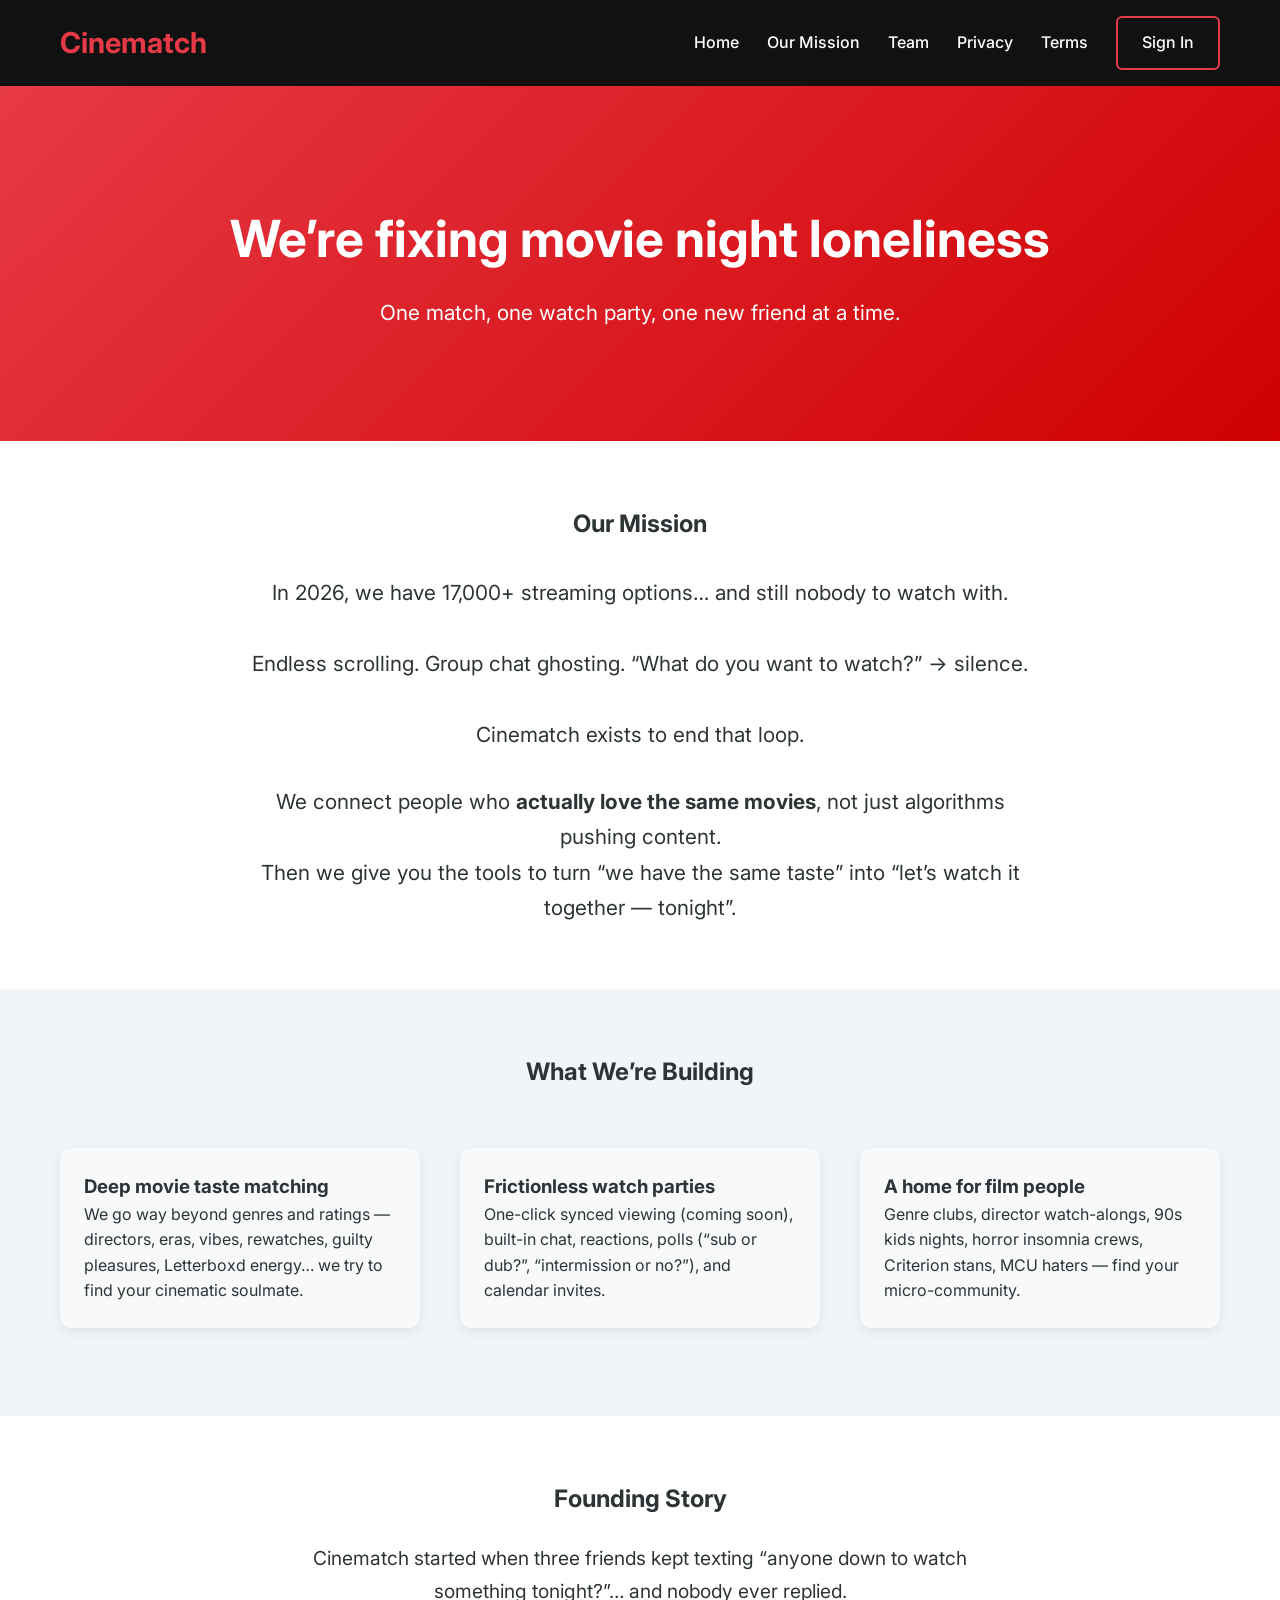
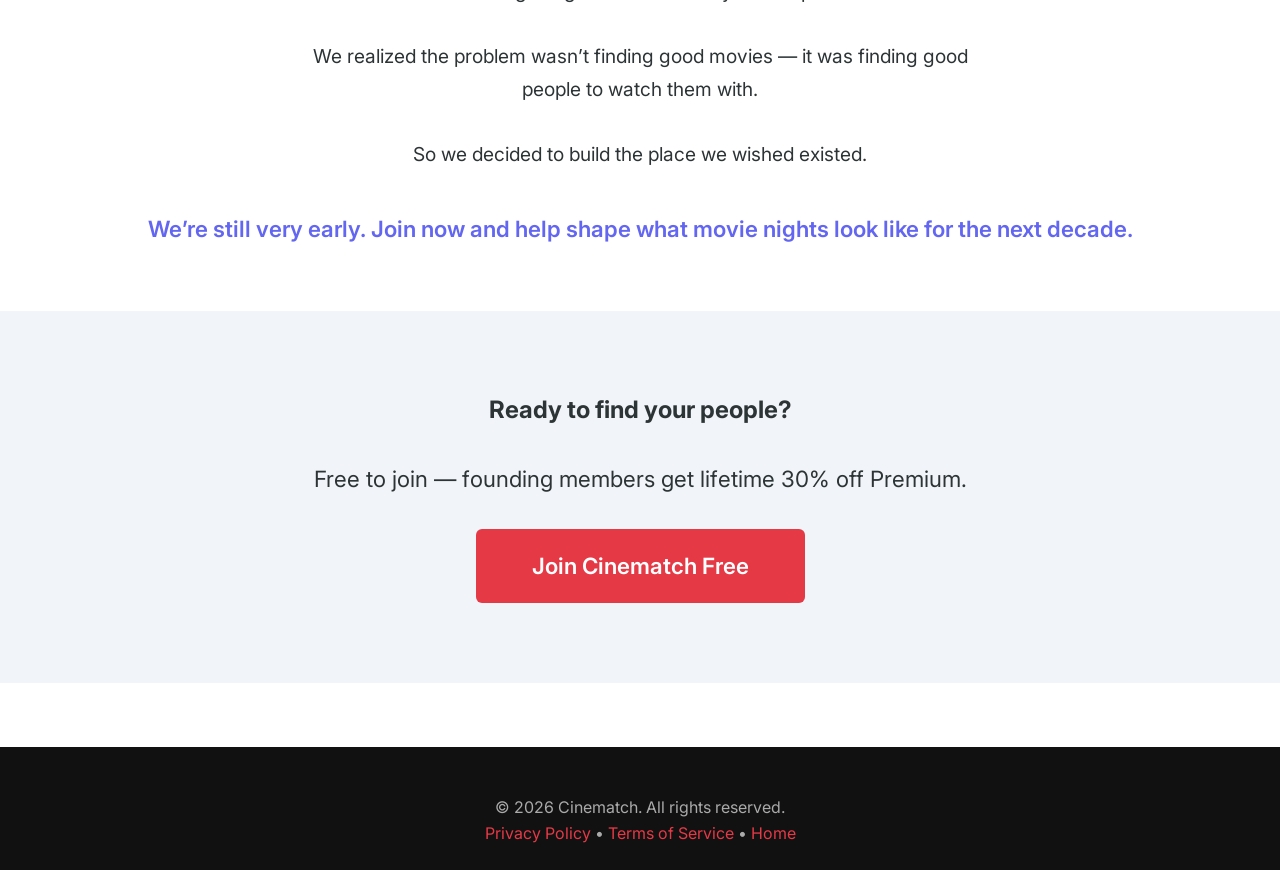
==== about.html @ 94b50285 "Add files via upload" ====
<!DOCTYPE html>
<html lang="en">
<head>
  <meta charset="UTF-8" />
  <meta name="viewport" content="width=device-width, initial-scale=1.0"/>
  <title>About Cinematch – Real People, Real Movie Nights</title>
  <link rel="stylesheet" href="shared.css"/>
  <link rel="stylesheet" href="about.css"/> <!-- you can merge this into shared.css or index.css if preferred -->
</head>
<body>

<header>
  <div class="container">
    <nav>
      <div class="logo">Cinematch</div>
      <div class="nav-links">
        <a href="index.html">Home</a>
        <a href="#mission">Our Mission</a>
        <a href="#team">Team</a>
        <a href="privacy.html">Privacy</a>
        <a href="terms.html">Terms</a>
        <a href="home.html" class="btn btn-outline">Sign In</a>
      </div>
    </nav>
  </div>
</header>

<section class="hero" style="padding: 7rem 0 5rem;">
  <div class="container">
    <h1>We’re fixing movie night loneliness</h1>
    <p class="lead">One match, one watch party, one new friend at a time.</p>
  </div>
</section>

<section id="mission" class="section">
  <div class="container">
    <div style="max-width: 780px; margin: 0 auto; text-align: center;">
      <h2>Our Mission</h2>
      <p style="font-size: 1.3rem; line-height: 1.7; margin: 2rem 0;">
        In 2026, we have 17,000+ streaming options… and still nobody to watch with.<br><br>
        Endless scrolling. Group chat ghosting. “What do you want to watch?” → silence.<br><br>
        Cinematch exists to end that loop.
      </p>
      <p style="font-size: 1.3rem; line-height: 1.7;">
        We connect people who <strong>actually love the same movies</strong>, not just algorithms pushing content.<br>
        Then we give you the tools to turn “we have the same taste” into “let’s watch it together — tonight”.
      </p>
    </div>
  </div>
</section>

<section class="section" style="background: #f1f5f9;">
  <div class="container">
    <h2 style="text-align: center; margin-bottom: 3.5rem;">What We’re Building</h2>
    <div style="display: grid; grid-template-columns: repeat(auto-fit, minmax(340px, 1fr)); gap: 2.5rem;">
      <div class="card">
        <h3>Deep movie taste matching</h3>
        <p>We go way beyond genres and ratings — directors, eras, vibes, rewatches, guilty pleasures, Letterboxd energy… we try to find your cinematic soulmate.</p>
      </div>
      <div class="card">
        <h3>Frictionless watch parties</h3>
        <p>One-click synced viewing (coming soon), built-in chat, reactions, polls (“sub or dub?”, “intermission or no?”), and calendar invites.</p>
      </div>
      <div class="card">
        <h3>A home for film people</h3>
        <p>Genre clubs, director watch-alongs, 90s kids nights, horror insomnia crews, Criterion stans, MCU haters — find your micro-community.</p>
      </div>
    </div>
  </div>
</section>

<section class="section">
  <div class="container" style="text-align: center;">
    <h2 style="margin-bottom: 1.5rem;">Founding Story</h2>
    <p style="max-width: 680px; margin: 0 auto 2.5rem; font-size: 1.2rem; line-height: 1.7;">
      Cinematch started when three friends kept texting “anyone down to watch something tonight?”… and nobody ever replied.<br><br>
      We realized the problem wasn’t finding good movies — it was finding good people to watch them with.<br><br>
      So we decided to build the place we wished existed.
    </p>
    <p style="font-size: 1.4rem; font-weight: 600; color: #6366f1;">
      We’re still very early. Join now and help shape what movie nights look like for the next decade.
    </p>
  </div>
</section>

<section style="background: #f1f5f9; text-align: center; padding: 5rem 0;">
  <div class="container">
    <h2>Ready to find your people?</h2>
    <p style="font-size: 1.4rem; margin: 2rem 0;">Free to join — founding members get lifetime 30% off Premium.</p>
    <a href="home.html" class="btn btn-primary" style="font-size: 1.4rem; padding: 1.2rem 3.5rem;">Join Cinematch Free</a>
  </div>
</section>

<footer>
  <div class="container">
    <p>© 2026 Cinematch. All rights reserved.</p>
    <p><a href="privacy.html">Privacy Policy</a> • <a href="terms.html">Terms of Service</a> • <a href="index.html">Home</a></p>
  </div>
</footer>

</body>
</html>
---- shared.css ----
/* shared.css */
@import url('https://fonts.googleapis.com/css2?family=Inter:wght@300;400;500;600;700&display=swap');

* {
  margin: 0;
  padding: 0;
  box-sizing: border-box;
}

body {
  font-family: 'Inter', sans-serif;
  background-color: #ffffff;
  color: #2d3436;
  line-height: 1.6;
}

.container {
  max-width: 1200px;
  margin: 0 auto;
  padding: 0 20px;
}

header {
  background: #111;
  color: white;
  padding: 1rem 0;
  position: sticky;
  top: 0;
  z-index: 100;
}

nav {
  display: flex;
  justify-content: space-between;
  align-items: center;
}

.logo {
  font-size: 1.8rem;
  font-weight: 700;
  color: #e63946;
}

.nav-links a {
  color: white;
  text-decoration: none;
  margin-left: 1.5rem;
  font-weight: 500;
}

.nav-links a:hover {
  color: #e63946;
}

.btn {
  display: inline-block;
  padding: 0.75rem 1.5rem;
  border-radius: 6px;
  text-decoration: none;
  font-weight: 600;
  transition: all 0.2s;
}

.btn-primary {
  background: #e63946;
  color: white;
}

.btn-primary:hover {
  background: #d00000;
}

.btn-outline {
  border: 2px solid #e63946;
  color: #e63946;
}

.btn-outline:hover {
  background: #e63946;
  color: white;
}

.card {
  background: #f8f9fa;
  border-radius: 12px;
  padding: 1.5rem;
  box-shadow: 0 4px 12px rgba(0,0,0,0.08);
  margin-bottom: 1.5rem;
}

.hero {
  background: linear-gradient(135deg, #e63946 0%, #d00000 100%);
  color: white;
  text-align: center;
  padding: 8rem 2rem 6rem;
}

.hero h1 {
  font-size: 3.2rem;
  margin-bottom: 1rem;
}

.hero p {
  font-size: 1.3rem;
  max-width: 700px;
  margin: 0 auto 2rem;
}

section {
  padding: 4rem 0;
}

footer {
  background: #111;
  color: #aaa;
  text-align: center;
  padding: 3rem 0 1.5rem;
  margin-top: 4rem;
}

footer a {
  color: #e63946;
  text-decoration: none;
}

footer a:hover {
  text-decoration: underline;
}
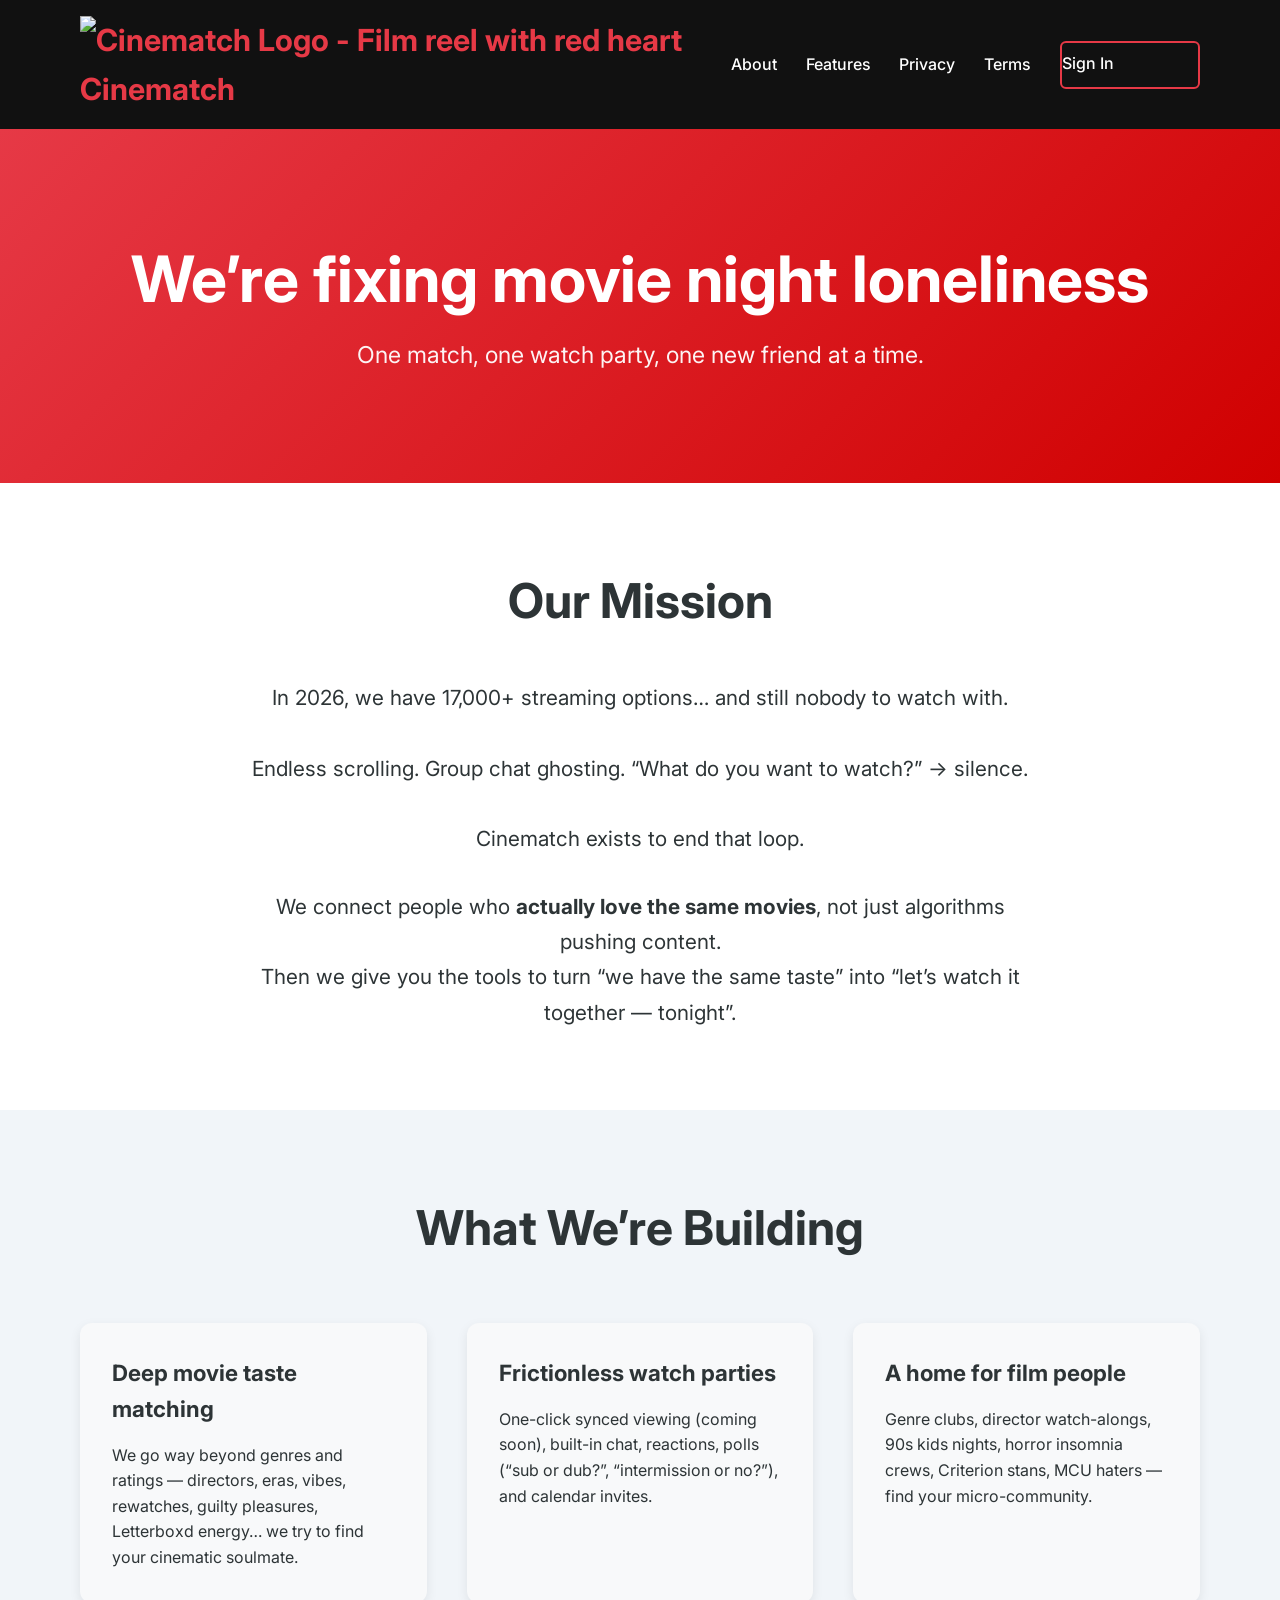
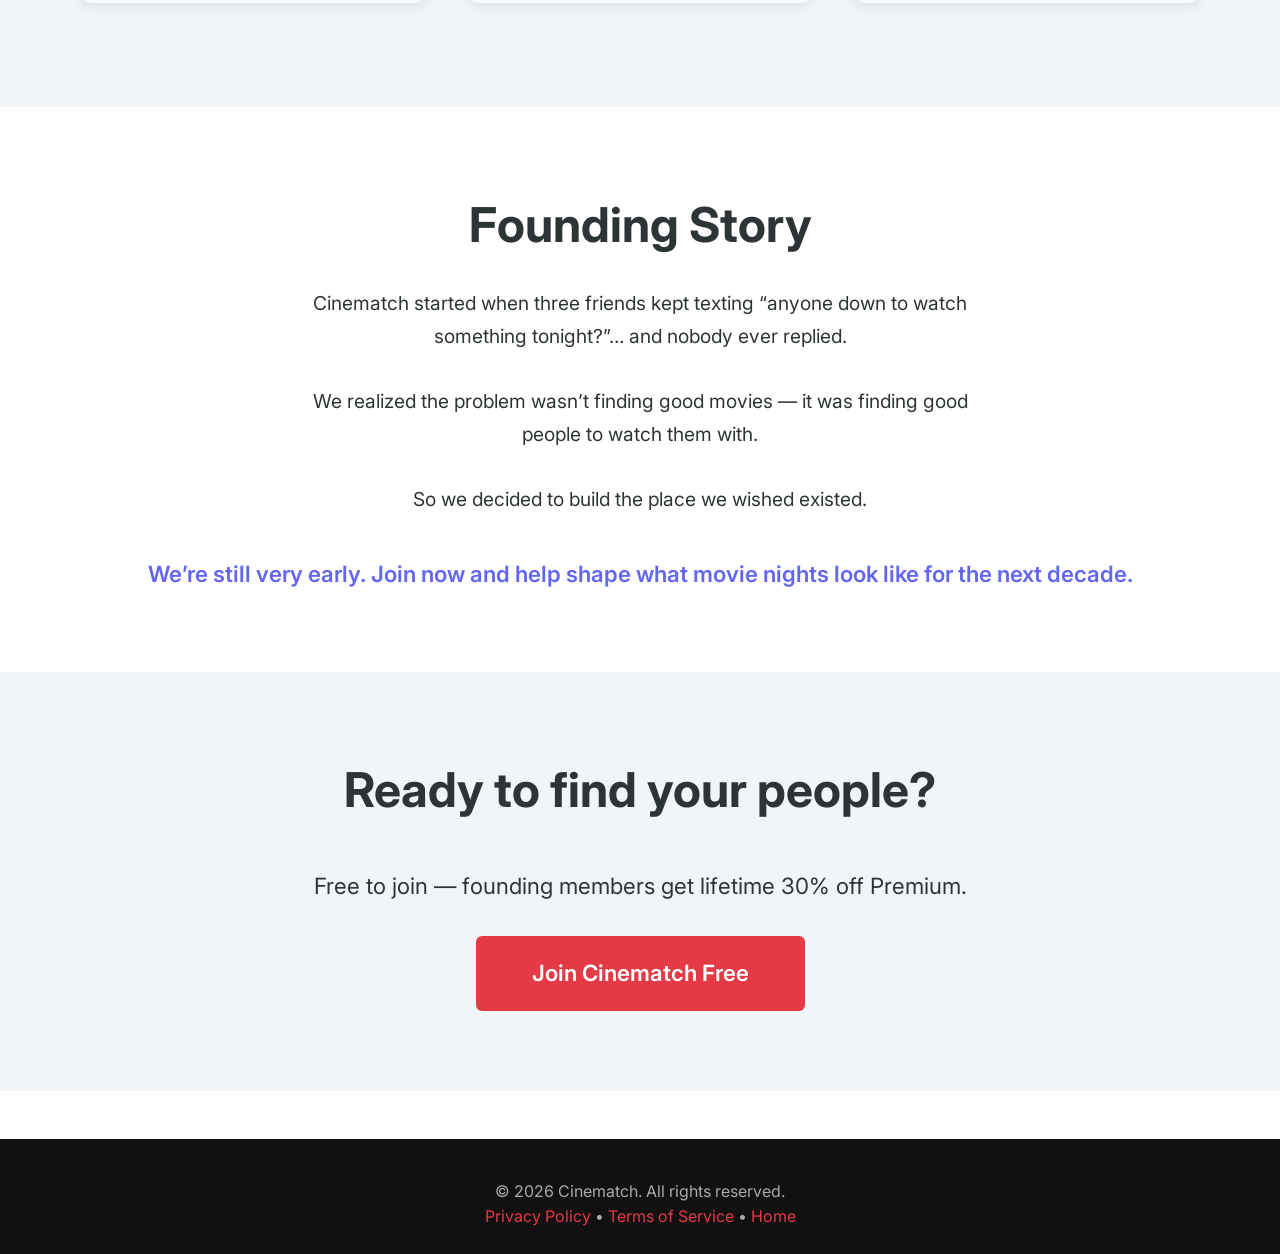
==== commit af04beaf: "Update about.html" ====
--- a/about.html
+++ b/about.html
@@ -12,11 +12,21 @@
 <header>
   <div class="container">
     <nav>
-      <div class="logo">Cinematch</div>
+      <a href="/" class="logo">
+        <img src="logo.png" alt="Cinematch Logo - Film reel with red heart" class="logo-img">
+        <span class="logo-text">Cinematch</span>
+      </a>
+
+      <input type="checkbox" id="nav-toggle" class="nav-toggle" hidden>
+      <label for="nav-toggle" class="nav-toggle-label" aria-label="Toggle menu">
+        <span></span>
+        <span></span>
+        <span></span>
+      </label>
+
       <div class="nav-links">
-        <a href="index.html">Home</a>
-        <a href="#mission">Our Mission</a>
-        <a href="#team">Team</a>
+        <a href="about.html">About</a>
+        <a href="#features">Features</a>
         <a href="privacy.html">Privacy</a>
         <a href="terms.html">Terms</a>
         <a href="home.html" class="btn btn-outline">Sign In</a>
@@ -24,7 +34,6 @@
     </nav>
   </div>
 </header>
-
 <section class="hero" style="padding: 7rem 0 5rem;">
   <div class="container">
     <h1>We’re fixing movie night loneliness</h1>
@@ -99,4 +108,5 @@
 </footer>
 
 </body>
-</html>+
+</html>
--- a/shared.css
+++ b/shared.css
@@ -1,4 +1,5 @@
-/* shared.css */
+/* shared.css - Mobile-first responsive version */
+
 @import url('https://fonts.googleapis.com/css2?family=Inter:wght@300;400;500;600;700&display=swap');
 
 * {
@@ -12,14 +13,17 @@
   background-color: #ffffff;
   color: #2d3436;
   line-height: 1.6;
+  -webkit-font-smoothing: antialiased;
+  -moz-osx-font-smoothing: grayscale;
 }
 
 .container {
   max-width: 1200px;
   margin: 0 auto;
-  padding: 0 20px;
-}
-
+  padding: 0 16px;
+}
+
+/* ── Header & Navigation ── */
 header {
   background: #111;
   color: white;
@@ -36,29 +40,92 @@
 }
 
 .logo {
-  font-size: 1.8rem;
+  font-size: 1.6rem;
   font-weight: 700;
   color: #e63946;
+  text-decoration: none;
+}
+
+/* Hamburger menu */
+.nav-toggle {
+  display: none;
+}
+
+.nav-toggle-label {
+  display: flex;
+  flex-direction: column;
+  justify-content: space-between;
+  width: 32px;
+  height: 22px;
+  cursor: pointer;
+}
+
+.nav-toggle-label span {
+  background: white;
+  height: 3px;
+  border-radius: 2px;
+  transition: all 0.3s;
+}
+
+.nav-toggle-label span:nth-child(1) { width: 100%; }
+.nav-toggle-label span:nth-child(2) { width: 80%; }
+.nav-toggle-label span:nth-child(3) { width: 60%; }
+
+.nav-links {
+  display: none;
+  position: absolute;
+  top: 100%;
+  left: 0;
+  right: 0;
+  background: #111;
+  flex-direction: column;
+  padding: 1.5rem 16px;
+  box-shadow: 0 8px 16px rgba(0,0,0,0.3);
 }
 
 .nav-links a {
   color: white;
   text-decoration: none;
-  margin-left: 1.5rem;
   font-weight: 500;
-}
-
-.nav-links a:hover {
-  color: #e63946;
-}
-
+  padding: 1rem 0;
+  font-size: 1.1rem;
+  display: block;
+}
+
+.nav-links a:hover,
+.nav-links a:focus {
+  color: #e63946;
+}
+
+/* Show menu when checked */
+.nav-toggle:checked ~ .nav-links {
+  display: flex;
+}
+
+/* Hamburger → X animation */
+.nav-toggle:checked + .nav-toggle-label span:nth-child(1) {
+  transform: rotate(45deg) translate(8px, 8px);
+}
+.nav-toggle:checked + .nav-toggle-label span:nth-child(2) {
+  opacity: 0;
+}
+.nav-toggle:checked + .nav-toggle-label span:nth-child(3) {
+  transform: rotate(-45deg) translate(6px, -6px);
+}
+
+/* ── Buttons ── */
 .btn {
-  display: inline-block;
-  padding: 0.75rem 1.5rem;
+  display: inline-flex;
+  align-items: center;
+  justify-content: center;
+  padding: 0.9rem 1.8rem;
   border-radius: 6px;
   text-decoration: none;
   font-weight: 600;
   transition: all 0.2s;
+  font-size: 1rem;
+  min-height: 48px;           /* good touch target */
+  min-width: 140px;
 }
 
 .btn-primary {
@@ -66,7 +133,8 @@
   color: white;
 }
 
-.btn-primary:hover {
+.btn-primary:hover,
+.btn-primary:focus {
   background: #d00000;
 }
 
@@ -75,47 +143,65 @@
   color: #e63946;
 }
 
-.btn-outline:hover {
+.btn-outline:hover,
+.btn-outline:focus {
   background: #e63946;
   color: white;
 }
 
+/* ── Cards & Sections ── */
 .card {
   background: #f8f9fa;
   border-radius: 12px;
-  padding: 1.5rem;
+  padding: 1.6rem;
   box-shadow: 0 4px 12px rgba(0,0,0,0.08);
   margin-bottom: 1.5rem;
 }
 
+section {
+  padding: 3.5rem 0;
+}
+
+h2 {
+  font-size: 2.1rem;
+  margin-bottom: 2.5rem;
+  text-align: center;
+}
+
+h3 {
+  font-size: 1.4rem;
+  margin-bottom: 1rem;
+  color: #2d3436;
+}
+
+/* ── Hero ── */
 .hero {
   background: linear-gradient(135deg, #e63946 0%, #d00000 100%);
   color: white;
   text-align: center;
-  padding: 8rem 2rem 6rem;
+  padding: 5rem 16px 4rem;
 }
 
 .hero h1 {
-  font-size: 3.2rem;
-  margin-bottom: 1rem;
+  font-size: 2.4rem;
+  margin-bottom: 1.2rem;
+  line-height: 1.2;
 }
 
 .hero p {
-  font-size: 1.3rem;
-  max-width: 700px;
-  margin: 0 auto 2rem;
-}
-
-section {
-  padding: 4rem 0;
-}
-
+  font-size: 1.18rem;
+  max-width: 90%;
+  margin: 0 auto 1.8rem;
+  opacity: 0.95;
+}
+
+/* ── Footer ── */
 footer {
   background: #111;
   color: #aaa;
   text-align: center;
-  padding: 3rem 0 1.5rem;
-  margin-top: 4rem;
+  padding: 2.5rem 0 1.5rem;
+  margin-top: 3rem;
 }
 
 footer a {
@@ -123,6 +209,81 @@
   text-decoration: none;
 }
 
-footer a:hover {
+footer a:hover,
+footer a:focus {
   text-decoration: underline;
-}+}
+
+/* ── Desktop adjustments ── */
+@media (min-width: 768px) {
+  .container {
+    padding: 0 32px;
+  }
+
+  .logo {
+    font-size: 1.9rem;
+  }
+
+  .nav-toggle-label {
+    display: none;
+  }
+
+  .nav-links {
+    display: flex !important;
+    position: static;
+    flex-direction: row;
+    background: none;
+    box-shadow: none;
+    padding: 0;
+    align-items: center;
+    gap: 1.8rem;
+  }
+
+  .nav-links a {
+    padding: 0.5rem 0;
+    font-size: 1rem;
+  }
+
+  .hero {
+    padding: 8rem 2rem 6rem;
+  }
+
+  .hero h1 {
+    font-size: 3.4rem;
+  }
+
+  .hero p {
+    font-size: 1.35rem;
+    max-width: 720px;
+  }
+
+  h2 {
+    font-size: 2.6rem;
+  }
+
+  section {
+    padding: 5rem 0;
+  }
+
+  .card {
+    padding: 2rem;
+  }
+}
+
+@media (min-width: 1024px) {
+  .container {
+    padding: 0 40px;
+  }
+
+  .hero h1 {
+    font-size: 4rem;
+  }
+
+  .hero p {
+    font-size: 1.45rem;
+  }
+
+  h2 {
+    font-size: 3rem;
+  }
+}
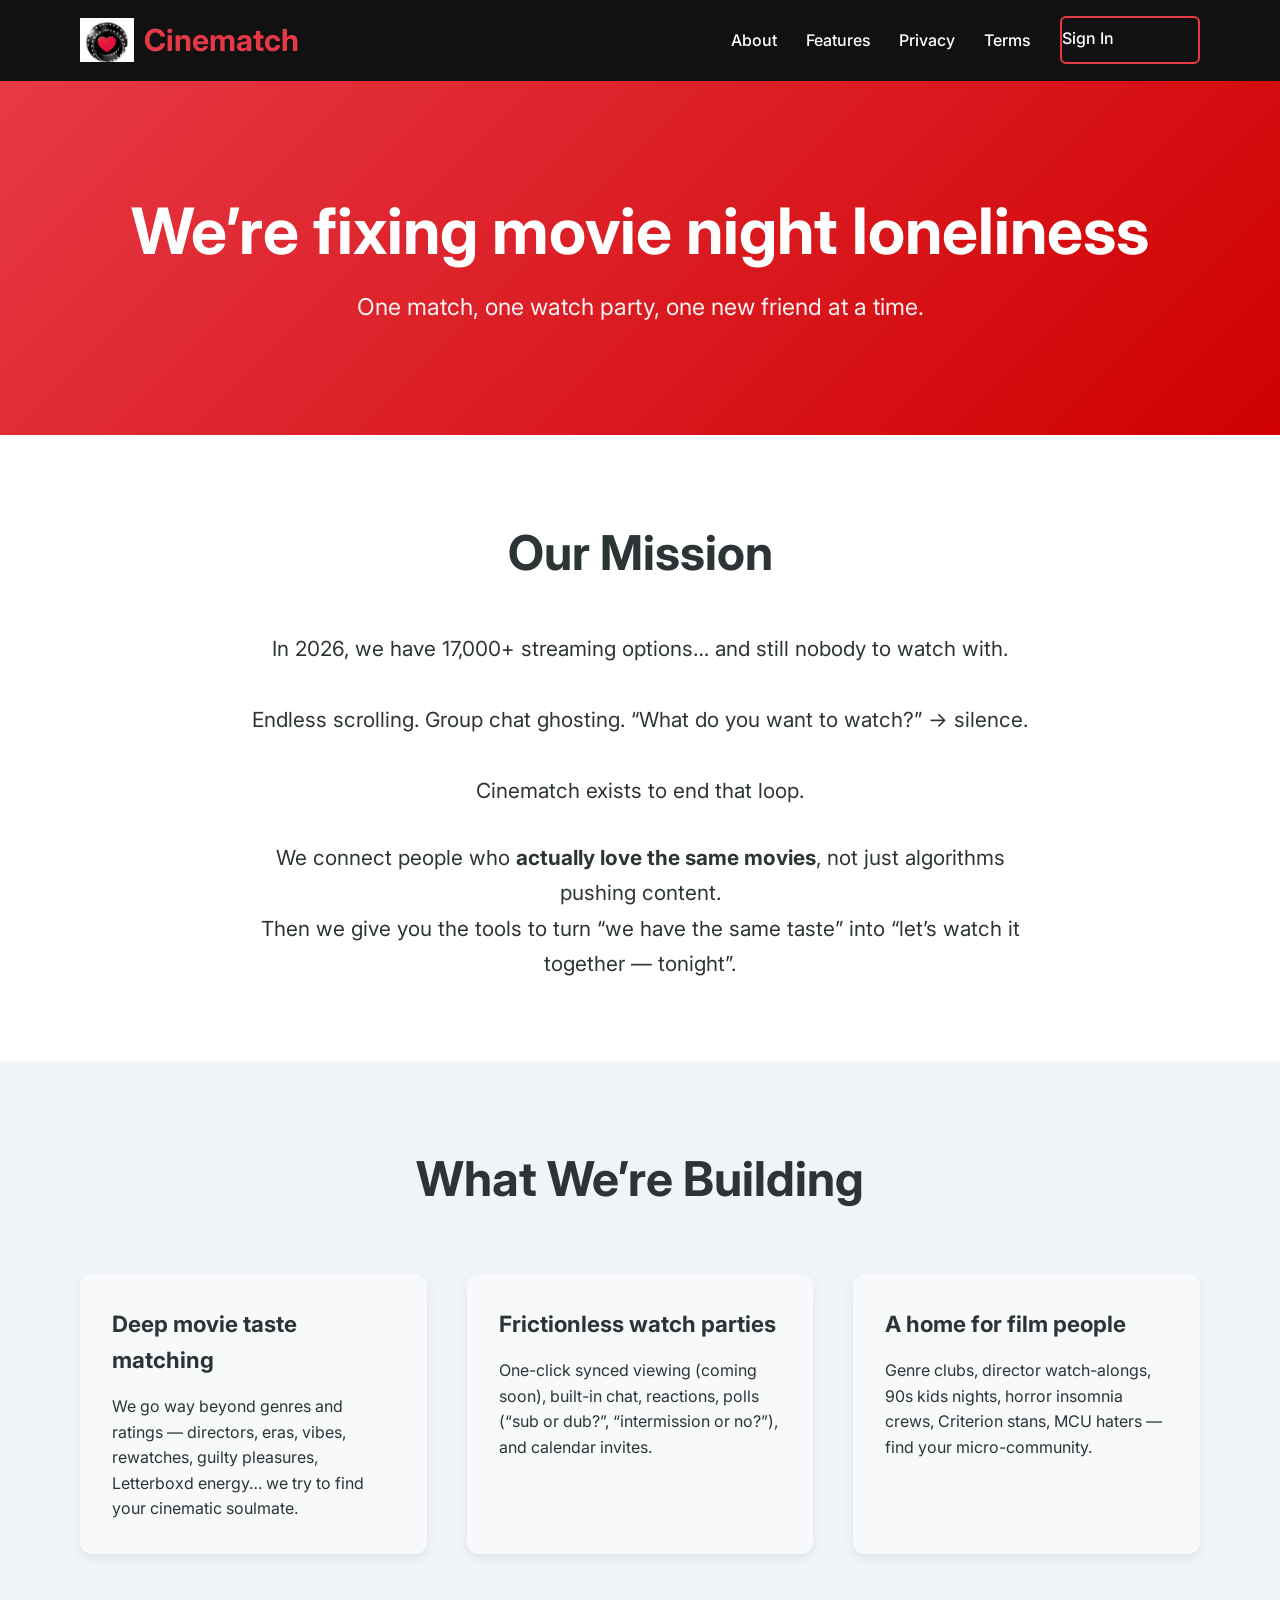
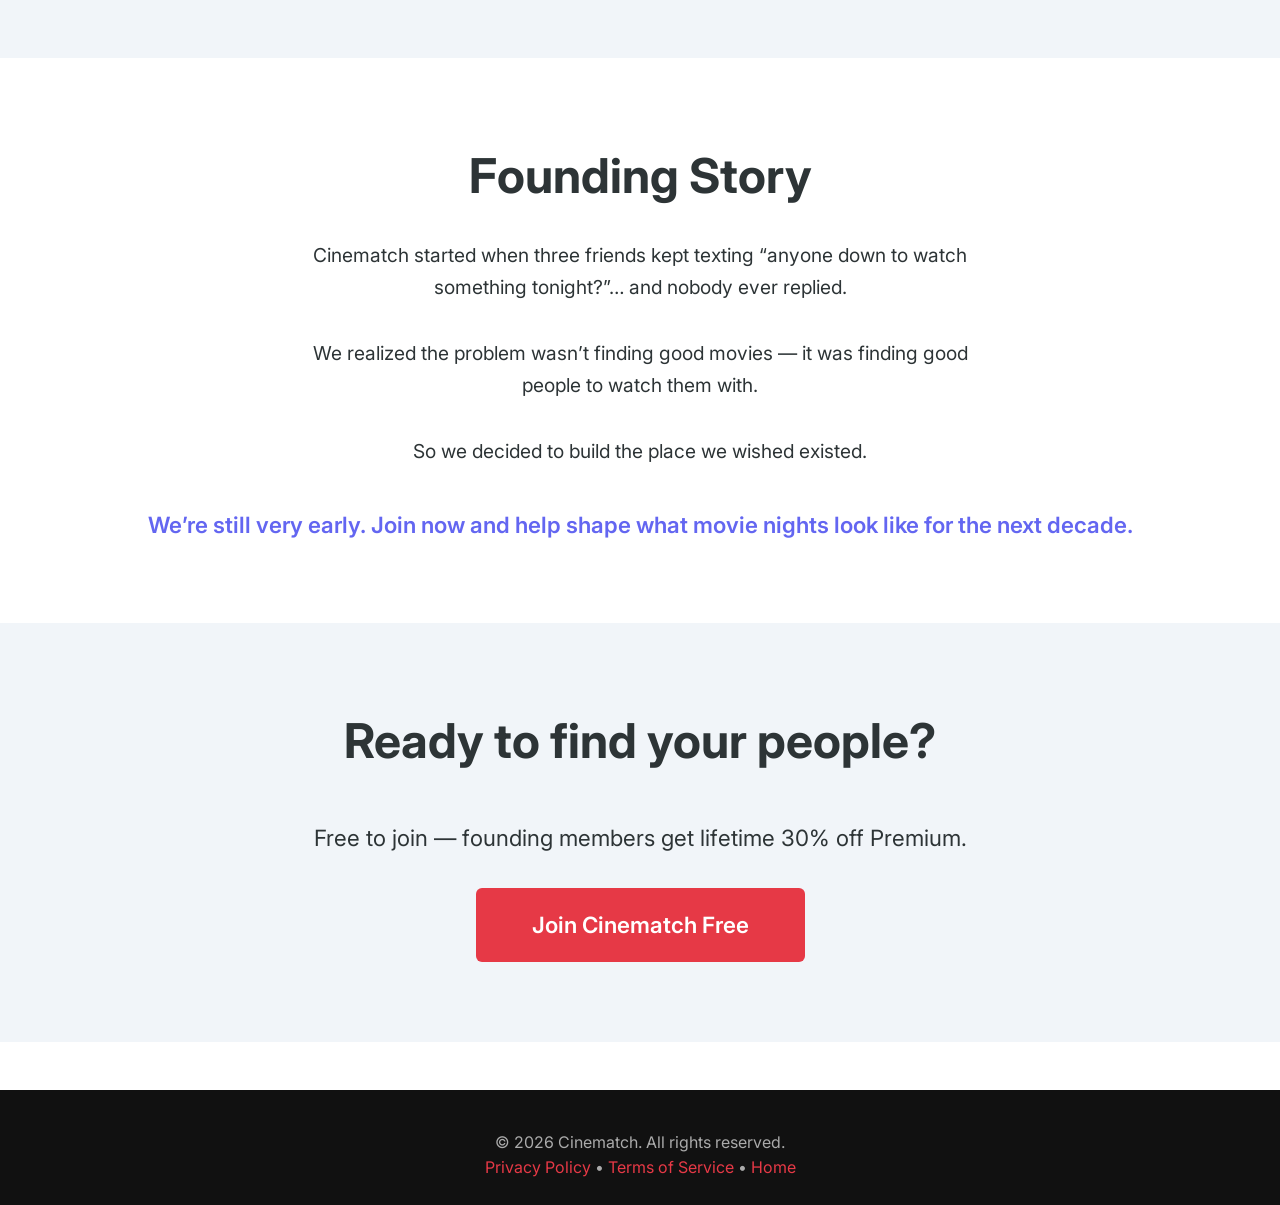
==== commit c72a349d: "Update about.html" ====
--- a/about.html
+++ b/about.html
@@ -13,7 +13,7 @@
   <div class="container">
     <nav>
       <a href="/" class="logo">
-        <img src="logo.png" alt="Cinematch Logo - Film reel with red heart" class="logo-img">
+        <img src="logo.png.jpeg" alt="Cinematch Logo - Film reel with red heart" class="logo-img">
         <span class="logo-text">Cinematch</span>
       </a>
 
@@ -110,3 +110,4 @@
 </body>
 
 </html>
+
--- a/shared.css
+++ b/shared.css
@@ -287,3 +287,49 @@
     font-size: 3rem;
   }
 }
+/* ── Logo Styles ── */
+.logo {
+  display: flex;
+  align-items: center;
+  text-decoration: none;
+  gap: 0.6rem;               /* space between image and text */
+  font-size: 0;              /* hides any leftover text sizing issues */
+}
+
+.logo-img {
+  height: 32px;              /* mobile size – adjust if your logo needs more/less */
+  width: auto;
+  transition: transform 0.25s ease;
+}
+
+.logo:hover .logo-img,
+.logo:focus .logo-img {
+  transform: scale(1.08);    /* professional subtle hover zoom */
+}
+
+.logo-text {
+  font-size: 1.6rem;
+  font-weight: 700;
+  color: #e63946;
+}
+
+/* Very small screens: hide text to save space (optional but clean) */
+@media (max-width: 480px) {
+  .logo-text {
+    display: none;
+  }
+  .logo-img {
+    height: 36px;            /* slightly bigger for touch */
+  }
+}
+
+/* Desktop – make it larger and more prominent */
+@media (min-width: 768px) {
+  .logo-img {
+    height: 44px;
+  }
+  .logo-text {
+    font-size: 1.9rem;
+  }
+}
+
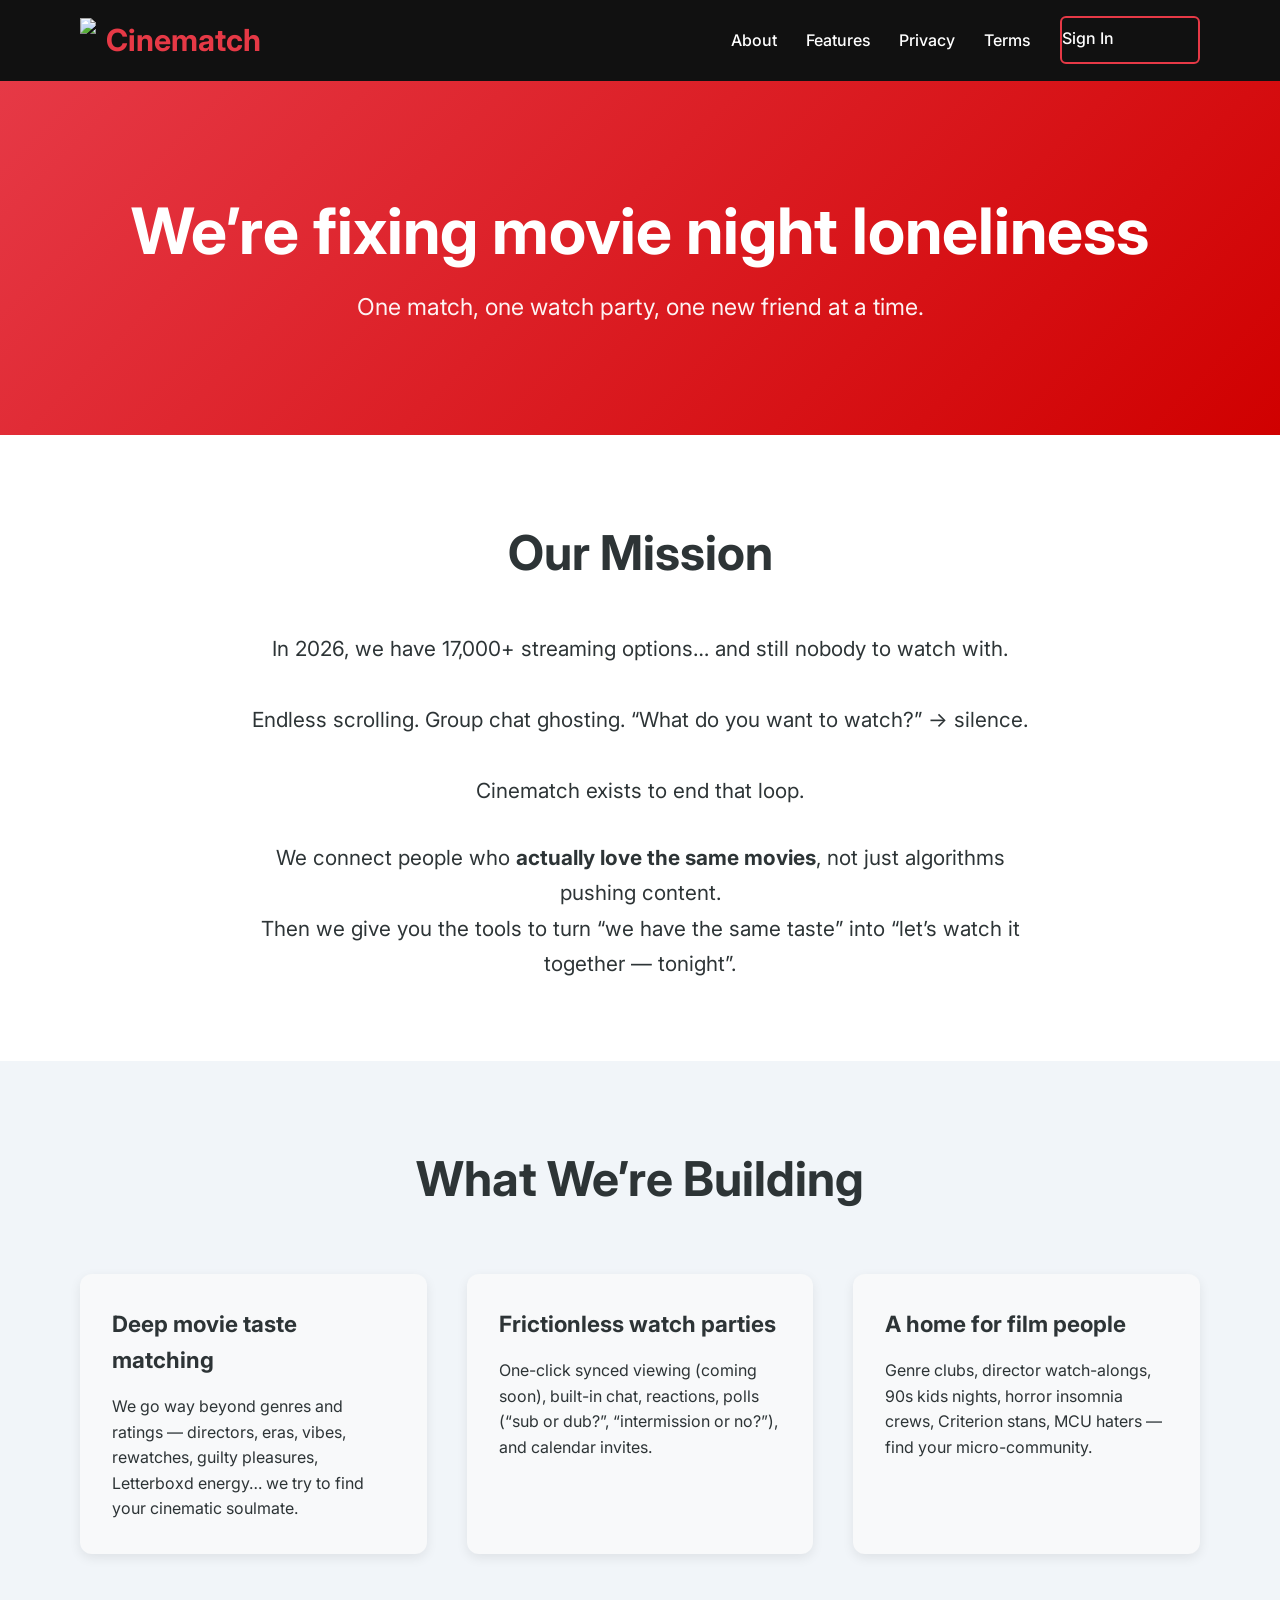
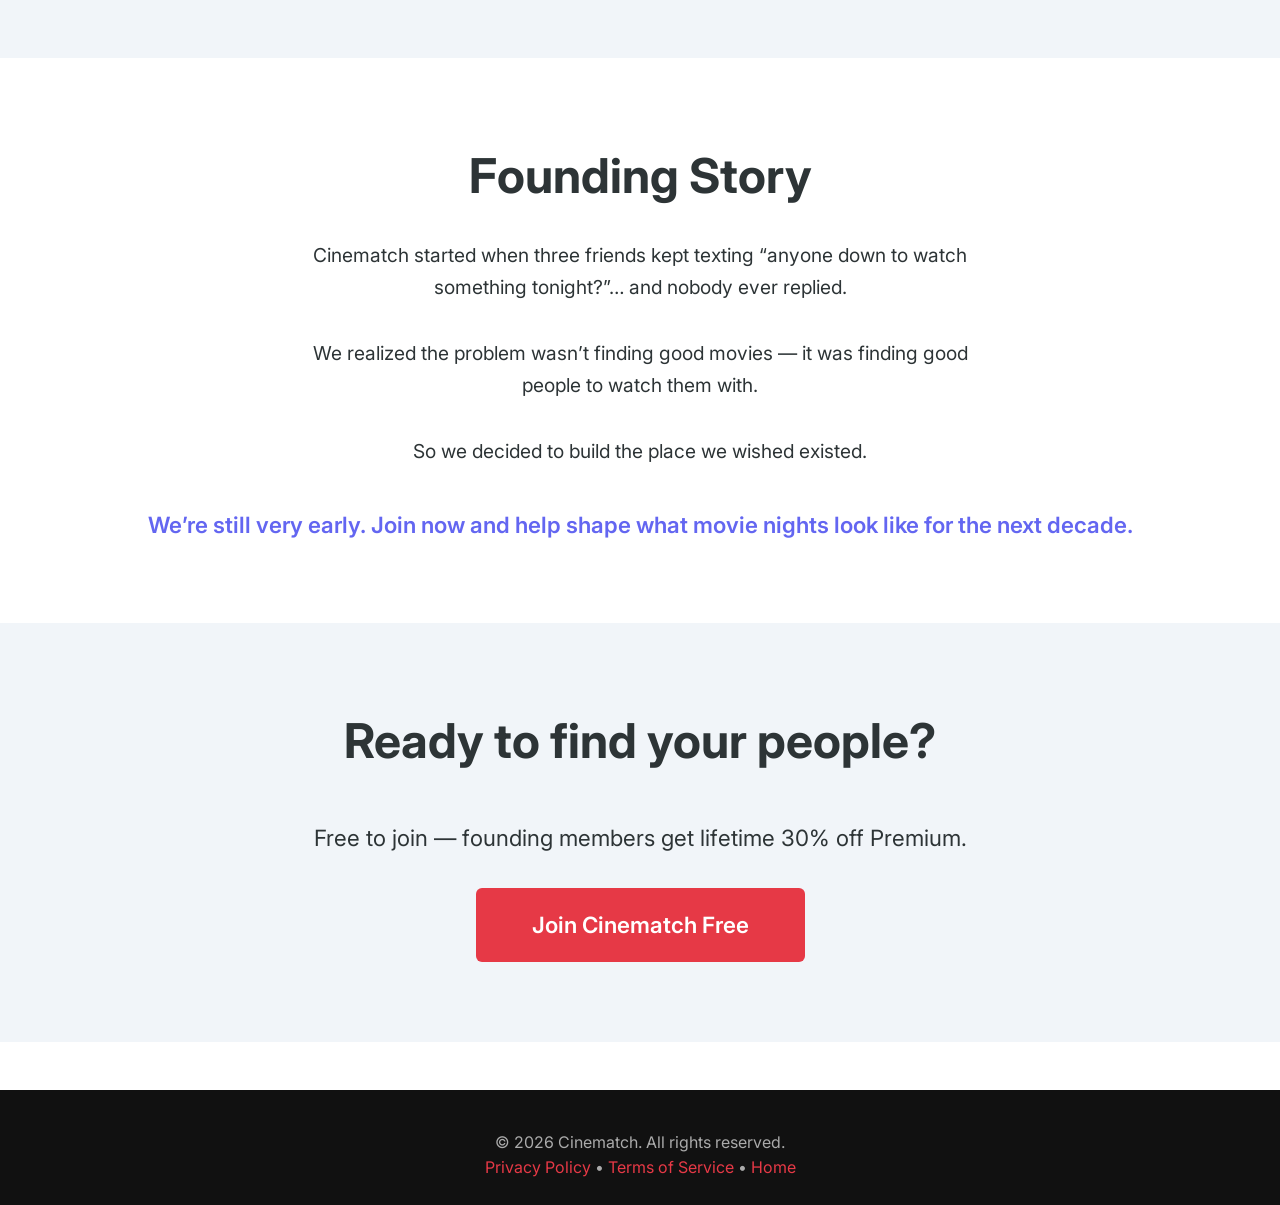
==== commit 67e027f1: "Update about.html" ====
--- a/about.html
+++ b/about.html
@@ -111,3 +111,4 @@
 
 </html>
 
+
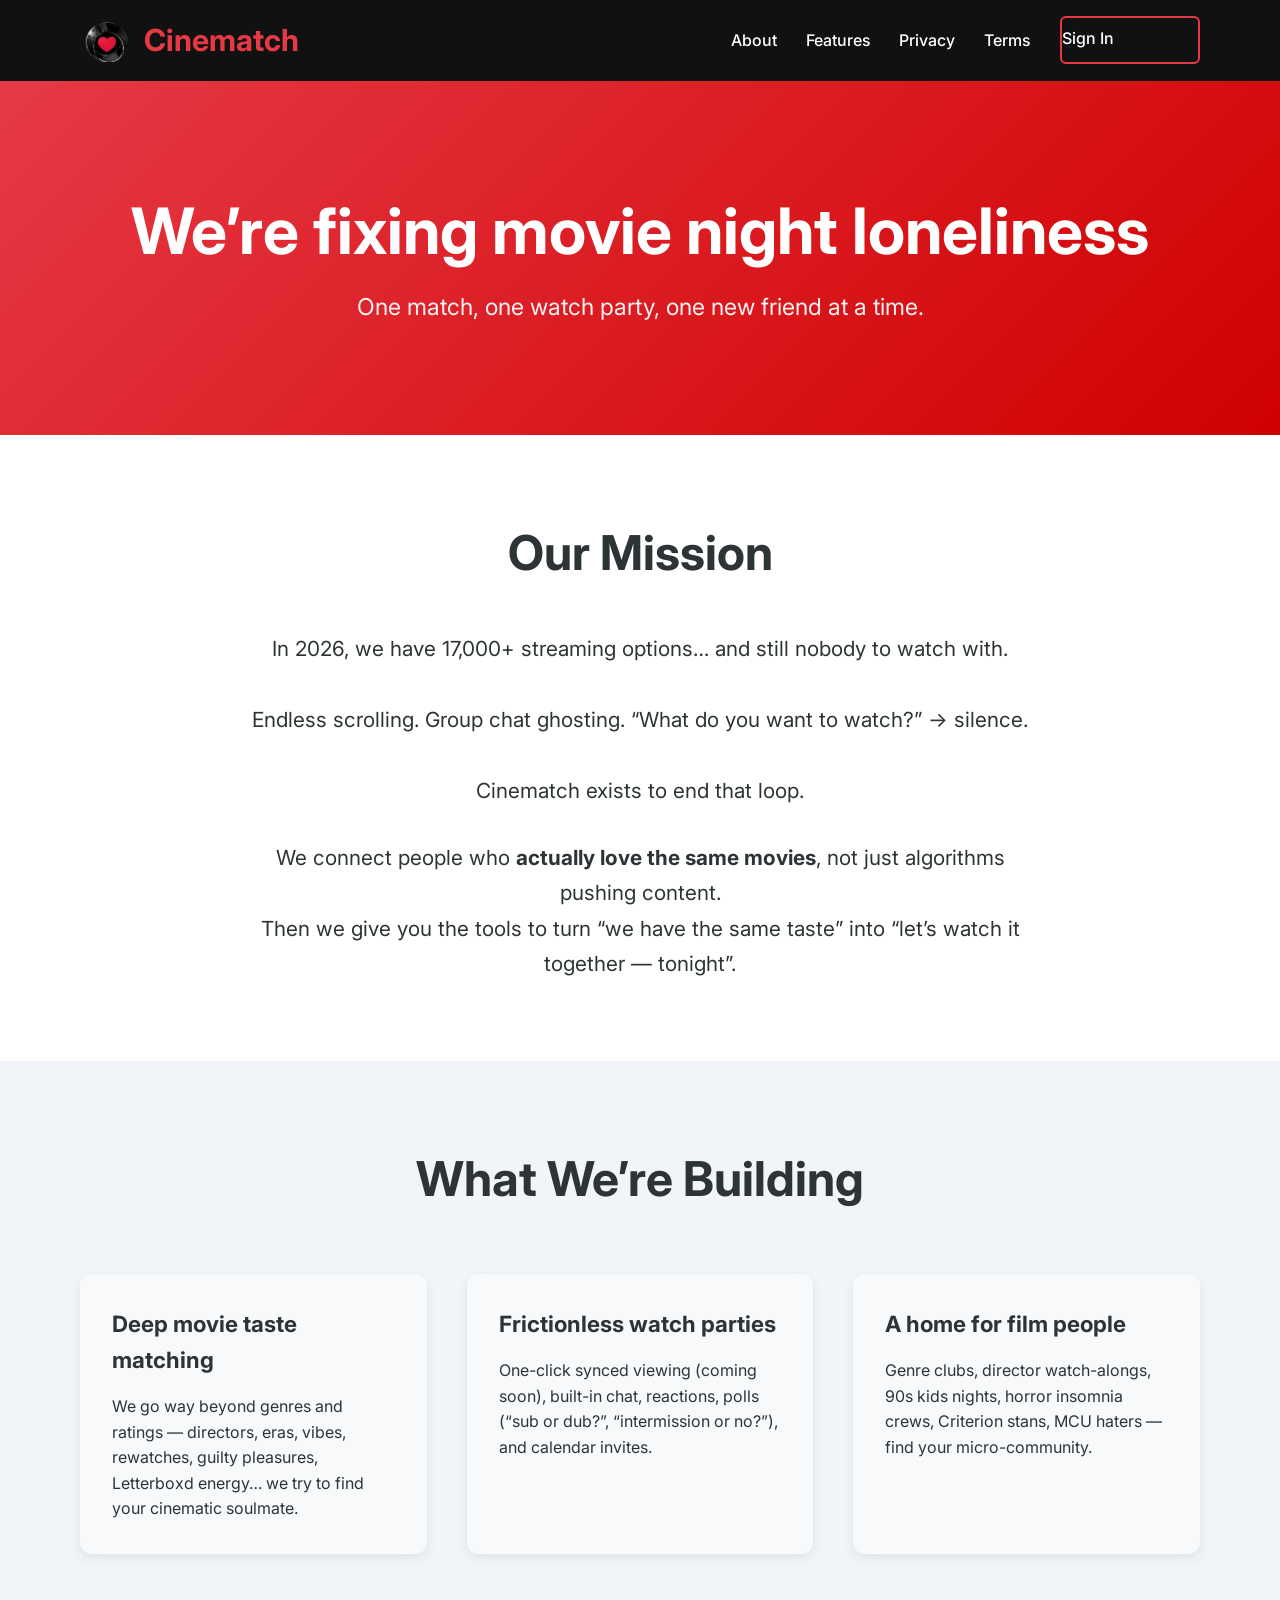
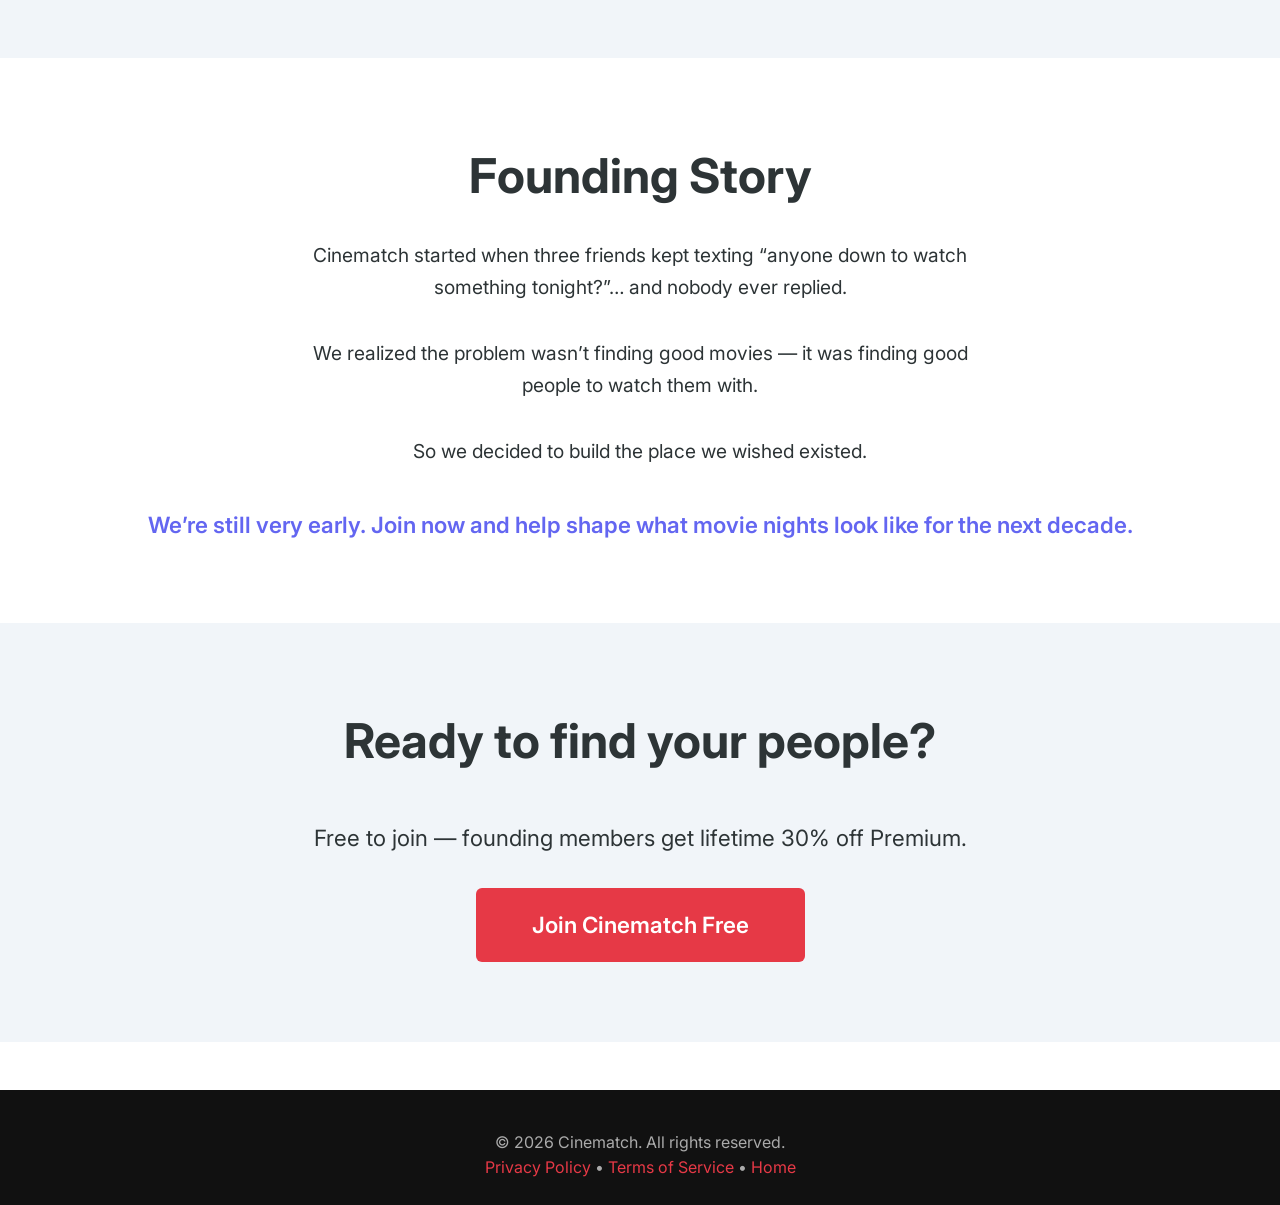
==== commit 6fff3f4d: "Update about.html" ====
--- a/about.html
+++ b/about.html
@@ -13,7 +13,7 @@
   <div class="container">
     <nav>
       <a href="/" class="logo">
-        <img src="logo.png.jpeg" alt="Cinematch Logo - Film reel with red heart" class="logo-img">
+        <img src="logo.png.png" alt="Cinematch Logo - Film reel with red heart" class="logo-img">
         <span class="logo-text">Cinematch</span>
       </a>
 
@@ -112,3 +112,4 @@
 </html>
 
 
+
